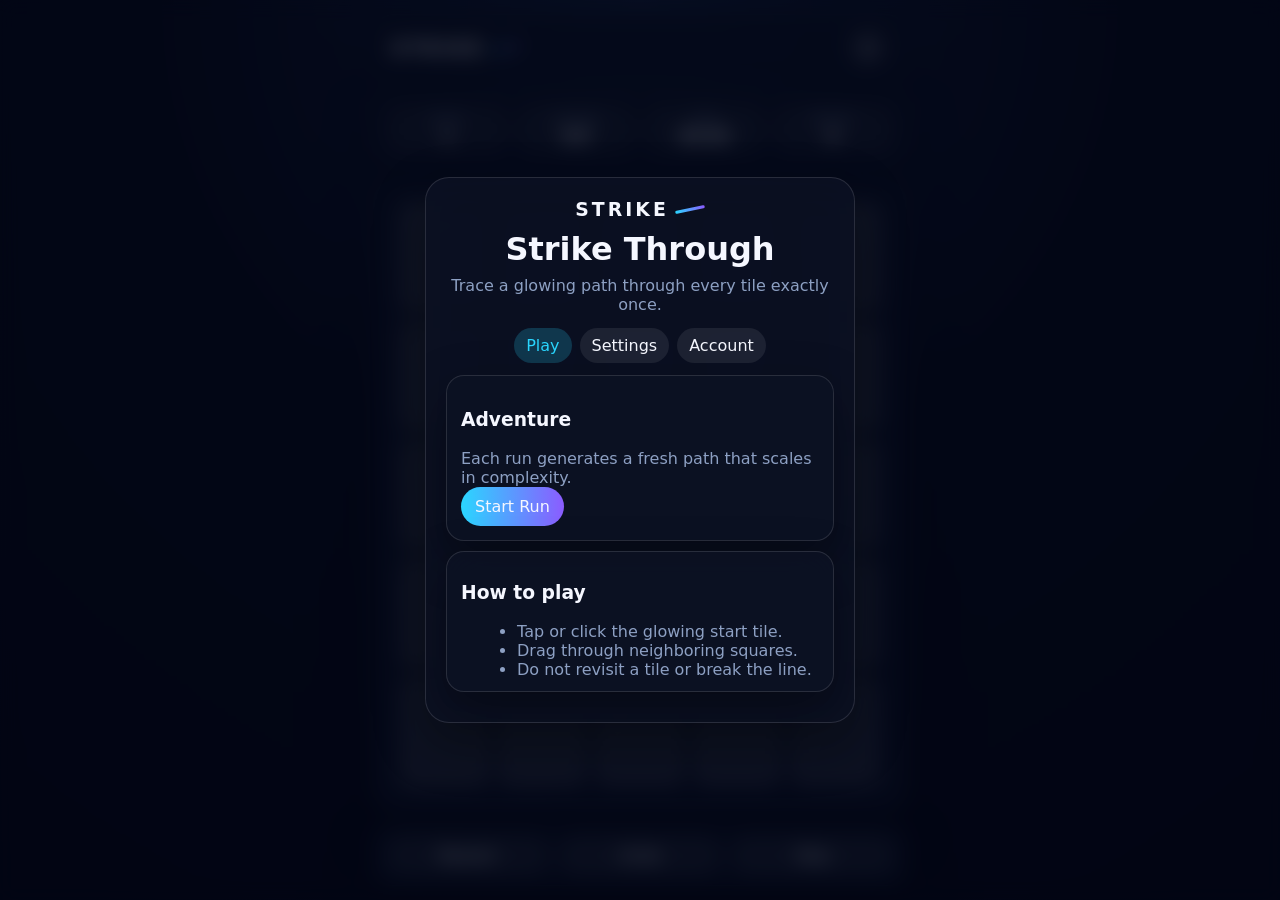
==== index.html @ 198795f6 "new file:   game.js 	new file:   index.html 	new file:   styles.css" ====
<!DOCTYPE html>
<html lang="en">
  <head>
    <meta charset="UTF-8" />
    <meta name="viewport" content="width=device-width, initial-scale=1.0, maximum-scale=1.0, user-scalable=no" />
    <title>Strike Through</title>
    <link rel="stylesheet" href="styles.css" />
  </head>
  <body>
    <div class="app-shell">
      <header class="topbar">
        <div class="brand" aria-label="Strike Through">
          <span class="brand-word">strike</span>
          <span class="brand-slash"></span>
        </div>
        <button id="menuBtn" class="icon-btn" type="button" aria-label="Open menu">☰</button>
      </header>

      <main class="game-stage">
        <section class="hud" aria-label="Game status">
          <div class="chip">
            <span class="chip-label">Level</span>
            <strong id="levelNumber">1</strong>
          </div>
          <div class="chip">
            <span class="chip-label">Visited</span>
            <strong><span id="progressCount">0</span>/<span id="progressTotal">0</span></strong>
          </div>
          <div class="chip">
            <span class="chip-label">Time</span>
            <strong id="timer">00:00</strong>
          </div>
          <div class="chip">
            <span class="chip-label">Moves</span>
            <strong id="moveCount">0</strong>
          </div>
        </section>

        <section class="board-card">
          <div id="boardWrap" class="board-wrap">
            <div id="board" class="board" aria-label="Puzzle board"></div>
            <svg id="pathLayer" class="path-layer" viewBox="0 0 1 1" preserveAspectRatio="none"></svg>
            <div id="particles" class="particles"></div>
            <div id="overlay" class="overlay hidden" role="dialog" aria-live="polite">
              <div class="overlay-card">
                <h2 id="overlayTitle">Ready?</h2>
                <p id="overlayText">Trace the path without breaking it.</p>
                <div class="overlay-actions">
                  <button id="overlayAction" class="primary-btn" type="button">Start</button>
                </div>
              </div>
            </div>
          </div>
        </section>

        <section class="controls" aria-label="Controls">
          <button id="restartBtn" class="secondary-btn" type="button">Restart</button>
          <button id="undoBtn" class="secondary-btn" type="button">Undo</button>
          <button id="skipBtn" class="secondary-btn" type="button">Skip</button>
        </section>
      </main>
    </div>

    <div id="menuOverlay" class="modal hidden" aria-label="Main menu">
      <div class="modal-card">
        <div class="brand hero-brand">
          <span class="brand-word">strike</span>
          <span class="brand-slash"></span>
        </div>
        <h1>Strike Through</h1>
        <p>Trace a glowing path through every tile exactly once.</p>

        <div class="tabs" role="tablist" aria-label="Menu tabs">
          <button class="tab-btn active" data-panel="play" type="button">Play</button>
          <button class="tab-btn" data-panel="settings" type="button">Settings</button>
          <button class="tab-btn" data-panel="account" type="button">Account</button>
        </div>

        <div class="panel active" data-panel="play">
          <div class="menu-card">
            <h3>Adventure</h3>
            <p>Each run generates a fresh path that scales in complexity.</p>
            <button id="startBtn" class="primary-btn" type="button">Start Run</button>
          </div>
          <div class="menu-card small">
            <h3>How to play</h3>
            <ul>
              <li>Tap or click the glowing start tile.</li>
              <li>Drag through neighboring squares.</li>
              <li>Do not revisit a tile or break the line.</li>
            </ul>
          </div>
        </div>

        <div class="panel" data-panel="settings">
          <div class="menu-card">
            <label class="switch-row" for="soundToggle">
              <span>Sound effects</span>
              <input id="soundToggle" type="checkbox" checked />
            </label>
            <label class="switch-row" for="particlesToggle">
              <span>Particle burst</span>
              <input id="particlesToggle" type="checkbox" checked />
            </label>
            <label class="switch-row" for="reducedMotionToggle">
              <span>Reduced motion</span>
              <input id="reducedMotionToggle" type="checkbox" />
            </label>
          </div>
        </div>

        <div class="panel" data-panel="account">
          <div class="menu-card">
            <label class="field-label" for="playerName">Player name</label>
            <input id="playerName" type="text" maxlength="18" placeholder="Enter your name" />
            <div class="stats-grid">
              <div>
                <span class="chip-label">Best</span>
                <strong id="bestScore">0</strong>
              </div>
              <div>
                <span class="chip-label">Levels</span>
                <strong id="completedCount">0</strong>
              </div>
            </div>
          </div>
        </div>
      </div>
    </div>

    <div id="toast" class="toast" aria-live="polite"></div>
    <script src="game.js"></script>
  </body>
</html>
---- styles.css ----
:root {
  color-scheme: dark;
  --bg: #060816;
  --panel: rgba(12, 18, 36, 0.86);
  --border: rgba(255, 255, 255, 0.12);
  --text: #f5f7ff;
  --muted: #8da0c3;
  --accent: #2ad6ff;
  --accent-2: #8b5cff;
  --danger: #ff5f7d;
  --tile: #f7f9ff;
  --tile-visited: #6ae3ff;
  --shadow: 0 20px 50px rgba(0, 0, 0, 0.35);
}

* { box-sizing: border-box; }
html, body { margin: 0; height: 100%; overflow: hidden; }
body {
  font-family: Inter, ui-sans-serif, system-ui, -apple-system, BlinkMacSystemFont, "Segoe UI", sans-serif;
  background: radial-gradient(circle at top, #13213e 0%, var(--bg) 45%, #04050f 100%);
  color: var(--text);
  display: grid;
  place-items: center;
  touch-action: none;
}

button, input {
  font: inherit;
}

.app-shell {
  width: min(100vw, 560px);
  height: min(100dvh, 920px);
  padding: 14px;
  display: flex;
  flex-direction: column;
  gap: 12px;
}

.topbar, .board-card, .hud, .controls, .modal-card, .menu-card, .overlay-card {
  background: var(--panel);
  border: 1px solid var(--border);
  box-shadow: var(--shadow);
  backdrop-filter: blur(18px);
}

.topbar {
  border-radius: 20px;
  padding: 12px 16px;
  display: flex;
  justify-content: space-between;
  align-items: center;
}

.brand {
  display: inline-flex;
  align-items: center;
  gap: 6px;
  font-size: 1.18rem;
  font-weight: 800;
  letter-spacing: 0.16em;
  text-transform: uppercase;
}
.brand-word { color: var(--text); }
.brand-slash {
  width: 30px;
  height: 3px;
  border-radius: 999px;
  background: linear-gradient(90deg, var(--accent), var(--accent-2));
  transform: rotate(-12deg);
}
.hero-brand { justify-content: center; margin-bottom: 10px; }

.icon-btn, .primary-btn, .secondary-btn, .tab-btn {
  border: 0;
  cursor: pointer;
  transition: transform .2s ease, background .2s ease, opacity .2s ease;
}
.icon-btn:hover, .primary-btn:hover, .secondary-btn:hover, .tab-btn:hover {
  transform: translateY(-1px);
}
.icon-btn {
  width: 42px; height: 42px; border-radius: 50%; background: rgba(255,255,255,.08); color: var(--text);
}

.game-stage { display: flex; flex-direction: column; gap: 12px; flex: 1; }
.hud {
  border-radius: 18px; padding: 10px 12px; display: grid; grid-template-columns: repeat(4, 1fr); gap: 8px;
}
.chip {
  background: rgba(255,255,255,.06); border-radius: 14px; padding: 8px 8px; display: flex; flex-direction: column; gap: 2px; align-items: center; justify-content: center;
}
.chip-label { font-size: 0.65rem; color: var(--muted); text-transform: uppercase; letter-spacing: 0.1em; }

.board-card { border-radius: 24px; padding: 12px; flex: 1; display: flex; }
.board-wrap {
  position: relative; flex: 1; min-height: 0; border-radius: 22px; overflow: hidden; background: linear-gradient(135deg, rgba(255,255,255,.03), rgba(255,255,255,.01));
  border: 1px solid rgba(255,255,255,.06);
}
.board {
  position: absolute; inset: 0; display: grid; gap: 8px; padding: 12px; user-select: none;
  touch-action: none;
}
.tile {
  border-radius: 14px;
  background: rgba(255, 255, 255, 0.12);
  border: 1px solid rgba(255,255,255,.08);
  transition: transform .18s ease, background .2s ease, box-shadow .2s ease, border-color .2s ease;
  position: relative;
  display: flex; align-items: center; justify-content: center;
  color: rgba(255,255,255,.2);
  font-size: 0.8rem;
}
.tile::before {
  content: "";
  position: absolute; inset: 5px; border-radius: 10px; border: 1px dashed rgba(255,255,255,.16);
}
.tile.valid-next { background: rgba(42,214,255,0.2); border-color: rgba(42,214,255,0.6); transform: translateY(-1px); }
.tile.visited { background: linear-gradient(135deg, rgba(106,227,255,.95), rgba(139,92,255,.95)); box-shadow: 0 0 16px rgba(42,214,255,.35); color: #032338; }
.tile.start { box-shadow: inset 0 0 0 2px rgba(255,255,255,.7), 0 0 18px rgba(42,214,255,.28); }
.tile.current { outline: 2px solid rgba(255,255,255,.95); }

.path-layer {
  position: absolute; inset: 0; width: 100%; height: 100%; pointer-events: none;
}
.particles { position: absolute; inset: 0; pointer-events: none; }
.particle {
  position: absolute; width: 8px; height: 8px; border-radius: 50%; background: var(--accent); box-shadow: 0 0 14px var(--accent); animation: burst 700ms ease-out forwards;
}
@keyframes burst {
  0% { transform: scale(.2); opacity: 1; }
  100% { transform: translateY(-24px) scale(1.4); opacity: 0; }
}

.overlay, .modal {
  position: absolute; inset: 0; display: grid; place-items: center; background: rgba(2, 6, 22, 0.7); backdrop-filter: blur(10px); z-index: 10;
}
.hidden { display: none !important; }
.overlay-card, .modal-card {
  width: min(92vw, 430px); border-radius: 24px; padding: 20px; text-align: center;
}
.overlay-card h2, .modal-card h1 { margin: 0 0 8px; }
.overlay-card p, .modal-card p { color: var(--muted); margin: 0; }
.overlay-actions { margin-top: 16px; }
.primary-btn, .secondary-btn, .tab-btn { border-radius: 999px; padding: 10px 14px; color: var(--text); }
.primary-btn { background: linear-gradient(90deg, var(--accent), var(--accent-2)); }
.secondary-btn { background: rgba(255,255,255,.08); }

.controls { border-radius: 18px; padding: 10px; display: grid; grid-template-columns: repeat(3, 1fr); gap: 8px; }

.modal-card { max-height: 92dvh; overflow: auto; }
.tabs { display: flex; gap: 8px; justify-content: center; margin: 14px 0 12px; }
.tab-btn { background: rgba(255,255,255,.08); padding: 8px 12px; }
.tab-btn.active { background: rgba(42,214,255,.2); color: var(--accent); }
.panel { display: none; }
.panel.active { display: block; }
.menu-card { border-radius: 18px; padding: 14px; margin-bottom: 10px; text-align: left; }
.menu-card.small { padding: 12px 14px; }
.menu-card ul { margin: 8px 0 0 16px; color: var(--muted); }
.switch-row, .field-label { display: flex; justify-content: space-between; align-items: center; gap: 8px; color: var(--text); }
.switch-row { padding: 8px 0; }
input[type="text"] {
  width: 100%; margin-top: 8px; border-radius: 12px; border: 1px solid rgba(255,255,255,.1); background: rgba(255,255,255,.06); color: var(--text); padding: 10px 12px;
}
.stats-grid { display: grid; grid-template-columns: repeat(2, 1fr); gap: 10px; margin-top: 12px; }
.stats-grid > div { background: rgba(255,255,255,.06); border-radius: 12px; padding: 10px; }
.toast {
  position: fixed; left: 50%; bottom: 18px; transform: translateX(-50%) translateY(20px); background: rgba(9, 16, 30, 0.92); color: white; padding: 10px 14px; border-radius: 999px; opacity: 0; pointer-events: none; transition: all .25s ease; z-index: 30;
}
.toast.show { opacity: 1; transform: translateX(-50%) translateY(0); }

@media (max-width: 560px) {
  .app-shell { padding: 10px; }
  .hud { grid-template-columns: repeat(2, 1fr); }
  .controls { grid-template-columns: 1fr; }
  .topbar { border-radius: 16px; }
}
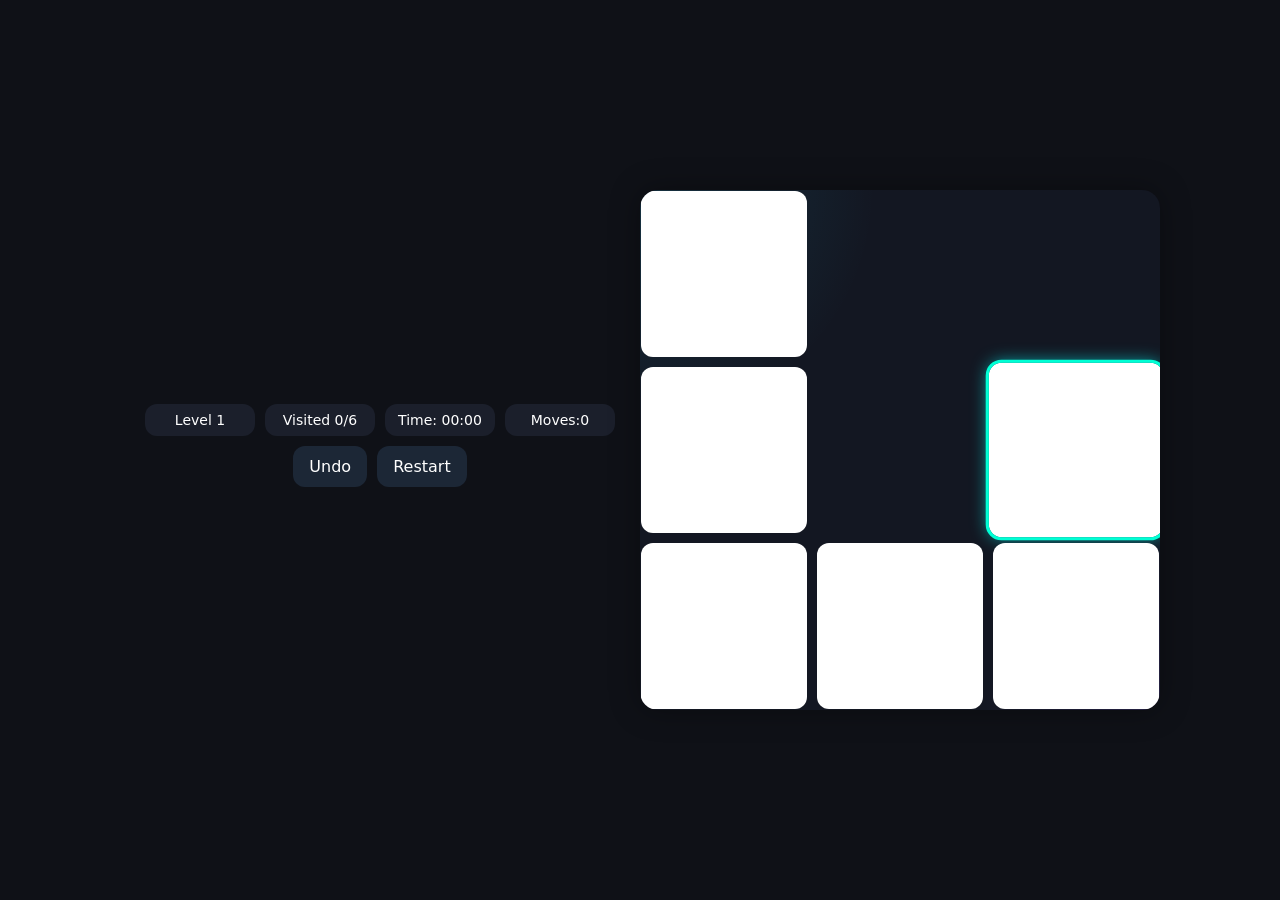
==== commit 1f61413f: "new file:   EXAMPLE.html 	modified:   game.js 	modified:   index.html 	modified:   styles.css" ====
--- a/index.html
+++ b/index.html
@@ -7,128 +7,25 @@
     <link rel="stylesheet" href="styles.css" />
   </head>
   <body>
-    <div class="app-shell">
-      <header class="topbar">
-        <div class="brand" aria-label="Strike Through">
-          <span class="brand-word">strike</span>
-          <span class="brand-slash"></span>
-        </div>
-        <button id="menuBtn" class="icon-btn" type="button" aria-label="Open menu">☰</button>
-      </header>
-
-      <main class="game-stage">
-        <section class="hud" aria-label="Game status">
-          <div class="chip">
-            <span class="chip-label">Level</span>
-            <strong id="levelNumber">1</strong>
-          </div>
-          <div class="chip">
-            <span class="chip-label">Visited</span>
-            <strong><span id="progressCount">0</span>/<span id="progressTotal">0</span></strong>
-          </div>
-          <div class="chip">
-            <span class="chip-label">Time</span>
-            <strong id="timer">00:00</strong>
-          </div>
-          <div class="chip">
-            <span class="chip-label">Moves</span>
-            <strong id="moveCount">0</strong>
-          </div>
-        </section>
-
-        <section class="board-card">
-          <div id="boardWrap" class="board-wrap">
-            <div id="board" class="board" aria-label="Puzzle board"></div>
-            <svg id="pathLayer" class="path-layer" viewBox="0 0 1 1" preserveAspectRatio="none"></svg>
-            <div id="particles" class="particles"></div>
-            <div id="overlay" class="overlay hidden" role="dialog" aria-live="polite">
-              <div class="overlay-card">
-                <h2 id="overlayTitle">Ready?</h2>
-                <p id="overlayText">Trace the path without breaking it.</p>
-                <div class="overlay-actions">
-                  <button id="overlayAction" class="primary-btn" type="button">Start</button>
-                </div>
-              </div>
-            </div>
-          </div>
-        </section>
-
-        <section class="controls" aria-label="Controls">
-          <button id="restartBtn" class="secondary-btn" type="button">Restart</button>
-          <button id="undoBtn" class="secondary-btn" type="button">Undo</button>
-          <button id="skipBtn" class="secondary-btn" type="button">Skip</button>
-        </section>
-      </main>
+    <div id="top">
+      <div class="panel" id="levelInfo">Level 1</div>
+      <div class="panel" id="progress">Visited 0/0</div>
+      <div class="panel" id="timer">Time: 00:00</div>
+      <div class="panel" id="moves">Moves: 0</div>
+      <button id="undoBtn">Undo</button>
+      <button id="restartBtn">Restart</button>
     </div>
 
-    <div id="menuOverlay" class="modal hidden" aria-label="Main menu">
-      <div class="modal-card">
-        <div class="brand hero-brand">
-          <span class="brand-word">strike</span>
-          <span class="brand-slash"></span>
-        </div>
-        <h1>Strike Through</h1>
-        <p>Trace a glowing path through every tile exactly once.</p>
-
-        <div class="tabs" role="tablist" aria-label="Menu tabs">
-          <button class="tab-btn active" data-panel="play" type="button">Play</button>
-          <button class="tab-btn" data-panel="settings" type="button">Settings</button>
-          <button class="tab-btn" data-panel="account" type="button">Account</button>
-        </div>
-
-        <div class="panel active" data-panel="play">
-          <div class="menu-card">
-            <h3>Adventure</h3>
-            <p>Each run generates a fresh path that scales in complexity.</p>
-            <button id="startBtn" class="primary-btn" type="button">Start Run</button>
-          </div>
-          <div class="menu-card small">
-            <h3>How to play</h3>
-            <ul>
-              <li>Tap or click the glowing start tile.</li>
-              <li>Drag through neighboring squares.</li>
-              <li>Do not revisit a tile or break the line.</li>
-            </ul>
-          </div>
-        </div>
-
-        <div class="panel" data-panel="settings">
-          <div class="menu-card">
-            <label class="switch-row" for="soundToggle">
-              <span>Sound effects</span>
-              <input id="soundToggle" type="checkbox" checked />
-            </label>
-            <label class="switch-row" for="particlesToggle">
-              <span>Particle burst</span>
-              <input id="particlesToggle" type="checkbox" checked />
-            </label>
-            <label class="switch-row" for="reducedMotionToggle">
-              <span>Reduced motion</span>
-              <input id="reducedMotionToggle" type="checkbox" />
-            </label>
-          </div>
-        </div>
-
-        <div class="panel" data-panel="account">
-          <div class="menu-card">
-            <label class="field-label" for="playerName">Player name</label>
-            <input id="playerName" type="text" maxlength="18" placeholder="Enter your name" />
-            <div class="stats-grid">
-              <div>
-                <span class="chip-label">Best</span>
-                <strong id="bestScore">0</strong>
-              </div>
-              <div>
-                <span class="chip-label">Levels</span>
-                <strong id="completedCount">0</strong>
-              </div>
-            </div>
-          </div>
-        </div>
+    <div id="game" aria-label="Puzzle board">
+      <svg>
+        <polyline id="line" />
+      </svg>
+      <div id="msg">
+        <div id="msgText"></div>
+        <button id="nextButton">Restart</button>
       </div>
     </div>
 
-    <div id="toast" class="toast" aria-live="polite"></div>
     <script src="game.js"></script>
   </body>
 </html>
--- a/styles.css
+++ b/styles.css
@@ -1,177 +1,22 @@
-:root {
-  color-scheme: dark;
-  --bg: #060816;
-  --panel: rgba(12, 18, 36, 0.86);
-  --border: rgba(255, 255, 255, 0.12);
-  --text: #f5f7ff;
-  --muted: #8da0c3;
-  --accent: #2ad6ff;
-  --accent-2: #8b5cff;
-  --danger: #ff5f7d;
-  --tile: #f7f9ff;
-  --tile-visited: #6ae3ff;
-  --shadow: 0 20px 50px rgba(0, 0, 0, 0.35);
-}
-
-* { box-sizing: border-box; }
-html, body { margin: 0; height: 100%; overflow: hidden; }
-body {
-  font-family: Inter, ui-sans-serif, system-ui, -apple-system, BlinkMacSystemFont, "Segoe UI", sans-serif;
-  background: radial-gradient(circle at top, #13213e 0%, var(--bg) 45%, #04050f 100%);
-  color: var(--text);
-  display: grid;
-  place-items: center;
-  touch-action: none;
-}
-
-button, input {
-  font: inherit;
-}
-
-.app-shell {
-  width: min(100vw, 560px);
-  height: min(100dvh, 920px);
-  padding: 14px;
-  display: flex;
-  flex-direction: column;
-  gap: 12px;
-}
-
-.topbar, .board-card, .hud, .controls, .modal-card, .menu-card, .overlay-card {
-  background: var(--panel);
-  border: 1px solid var(--border);
-  box-shadow: var(--shadow);
-  backdrop-filter: blur(18px);
-}
-
-.topbar {
-  border-radius: 20px;
-  padding: 12px 16px;
-  display: flex;
-  justify-content: space-between;
-  align-items: center;
-}
-
-.brand {
-  display: inline-flex;
-  align-items: center;
-  gap: 6px;
-  font-size: 1.18rem;
-  font-weight: 800;
-  letter-spacing: 0.16em;
-  text-transform: uppercase;
-}
-.brand-word { color: var(--text); }
-.brand-slash {
-  width: 30px;
-  height: 3px;
-  border-radius: 999px;
-  background: linear-gradient(90deg, var(--accent), var(--accent-2));
-  transform: rotate(-12deg);
-}
-.hero-brand { justify-content: center; margin-bottom: 10px; }
-
-.icon-btn, .primary-btn, .secondary-btn, .tab-btn {
-  border: 0;
-  cursor: pointer;
-  transition: transform .2s ease, background .2s ease, opacity .2s ease;
-}
-.icon-btn:hover, .primary-btn:hover, .secondary-btn:hover, .tab-btn:hover {
-  transform: translateY(-1px);
-}
-.icon-btn {
-  width: 42px; height: 42px; border-radius: 50%; background: rgba(255,255,255,.08); color: var(--text);
-}
-
-.game-stage { display: flex; flex-direction: column; gap: 12px; flex: 1; }
-.hud {
-  border-radius: 18px; padding: 10px 12px; display: grid; grid-template-columns: repeat(4, 1fr); gap: 8px;
-}
-.chip {
-  background: rgba(255,255,255,.06); border-radius: 14px; padding: 8px 8px; display: flex; flex-direction: column; gap: 2px; align-items: center; justify-content: center;
-}
-.chip-label { font-size: 0.65rem; color: var(--muted); text-transform: uppercase; letter-spacing: 0.1em; }
-
-.board-card { border-radius: 24px; padding: 12px; flex: 1; display: flex; }
-.board-wrap {
-  position: relative; flex: 1; min-height: 0; border-radius: 22px; overflow: hidden; background: linear-gradient(135deg, rgba(255,255,255,.03), rgba(255,255,255,.01));
-  border: 1px solid rgba(255,255,255,.06);
-}
-.board {
-  position: absolute; inset: 0; display: grid; gap: 8px; padding: 12px; user-select: none;
-  touch-action: none;
-}
-.tile {
-  border-radius: 14px;
-  background: rgba(255, 255, 255, 0.12);
-  border: 1px solid rgba(255,255,255,.08);
-  transition: transform .18s ease, background .2s ease, box-shadow .2s ease, border-color .2s ease;
-  position: relative;
-  display: flex; align-items: center; justify-content: center;
-  color: rgba(255,255,255,.2);
-  font-size: 0.8rem;
-}
-.tile::before {
-  content: "";
-  position: absolute; inset: 5px; border-radius: 10px; border: 1px dashed rgba(255,255,255,.16);
-}
-.tile.valid-next { background: rgba(42,214,255,0.2); border-color: rgba(42,214,255,0.6); transform: translateY(-1px); }
-.tile.visited { background: linear-gradient(135deg, rgba(106,227,255,.95), rgba(139,92,255,.95)); box-shadow: 0 0 16px rgba(42,214,255,.35); color: #032338; }
-.tile.start { box-shadow: inset 0 0 0 2px rgba(255,255,255,.7), 0 0 18px rgba(42,214,255,.28); }
-.tile.current { outline: 2px solid rgba(255,255,255,.95); }
-
-.path-layer {
-  position: absolute; inset: 0; width: 100%; height: 100%; pointer-events: none;
-}
-.particles { position: absolute; inset: 0; pointer-events: none; }
-.particle {
-  position: absolute; width: 8px; height: 8px; border-radius: 50%; background: var(--accent); box-shadow: 0 0 14px var(--accent); animation: burst 700ms ease-out forwards;
-}
-@keyframes burst {
-  0% { transform: scale(.2); opacity: 1; }
-  100% { transform: translateY(-24px) scale(1.4); opacity: 0; }
-}
-
-.overlay, .modal {
-  position: absolute; inset: 0; display: grid; place-items: center; background: rgba(2, 6, 22, 0.7); backdrop-filter: blur(10px); z-index: 10;
-}
-.hidden { display: none !important; }
-.overlay-card, .modal-card {
-  width: min(92vw, 430px); border-radius: 24px; padding: 20px; text-align: center;
-}
-.overlay-card h2, .modal-card h1 { margin: 0 0 8px; }
-.overlay-card p, .modal-card p { color: var(--muted); margin: 0; }
-.overlay-actions { margin-top: 16px; }
-.primary-btn, .secondary-btn, .tab-btn { border-radius: 999px; padding: 10px 14px; color: var(--text); }
-.primary-btn { background: linear-gradient(90deg, var(--accent), var(--accent-2)); }
-.secondary-btn { background: rgba(255,255,255,.08); }
-
-.controls { border-radius: 18px; padding: 10px; display: grid; grid-template-columns: repeat(3, 1fr); gap: 8px; }
-
-.modal-card { max-height: 92dvh; overflow: auto; }
-.tabs { display: flex; gap: 8px; justify-content: center; margin: 14px 0 12px; }
-.tab-btn { background: rgba(255,255,255,.08); padding: 8px 12px; }
-.tab-btn.active { background: rgba(42,214,255,.2); color: var(--accent); }
-.panel { display: none; }
-.panel.active { display: block; }
-.menu-card { border-radius: 18px; padding: 14px; margin-bottom: 10px; text-align: left; }
-.menu-card.small { padding: 12px 14px; }
-.menu-card ul { margin: 8px 0 0 16px; color: var(--muted); }
-.switch-row, .field-label { display: flex; justify-content: space-between; align-items: center; gap: 8px; color: var(--text); }
-.switch-row { padding: 8px 0; }
-input[type="text"] {
-  width: 100%; margin-top: 8px; border-radius: 12px; border: 1px solid rgba(255,255,255,.1); background: rgba(255,255,255,.06); color: var(--text); padding: 10px 12px;
-}
-.stats-grid { display: grid; grid-template-columns: repeat(2, 1fr); gap: 10px; margin-top: 12px; }
-.stats-grid > div { background: rgba(255,255,255,.06); border-radius: 12px; padding: 10px; }
-.toast {
-  position: fixed; left: 50%; bottom: 18px; transform: translateX(-50%) translateY(20px); background: rgba(9, 16, 30, 0.92); color: white; padding: 10px 14px; border-radius: 999px; opacity: 0; pointer-events: none; transition: all .25s ease; z-index: 30;
-}
-.toast.show { opacity: 1; transform: translateX(-50%) translateY(0); }
-
-@media (max-width: 560px) {
-  .app-shell { padding: 10px; }
-  .hud { grid-template-columns: repeat(2, 1fr); }
-  .controls { grid-template-columns: 1fr; }
-  .topbar { border-radius: 16px; }
-}
+*{box-sizing:border-box;-webkit-tap-highlight-color:transparent}
+html,body{margin:0;height:100%;overflow:hidden;background:#0f1117;color:#fff;font-family:system-ui,-apple-system,BlinkMacSystemFont,"Segoe UI",Roboto,sans-serif;touch-action:none}
+button{font:inherit}
+body{display:flex;align-items:center;justify-content:center;padding:12px}
+#top{display:flex;flex-wrap:wrap;justify-content:center;gap:10px;align-items:center;max-width:520px;width:100%;margin-bottom:10px}
+.panel{background:#1b1f2b;padding:8px 12px;border-radius:12px;font-size:14px;min-width:110px;text-align:center}
+button{background:#1c2736;color:#fff;border:none;padding:11px 16px;border-radius:12px;cursor:pointer;transition:transform .2s,background .2s}
+button:hover{background:#2b3b53}
+button:active{transform:scale(.96)}
+#game{position:relative;width:min(90vw,90vh);height:min(90vw,90vh);max-width:520px;max-height:520px;background:#131722;border-radius:18px;box-shadow:0 0 30px rgba(0,0,0,.35);overflow:hidden}
+#game::before{content:"";position:absolute;inset:0;background:radial-gradient(circle at top left,rgba(42,214,255,.14),transparent 32%),radial-gradient(circle at bottom right,rgba(139,92,255,.16),transparent 24%)}
+.tile{position:absolute;background:#fff;border-radius:12px;transition:.18s;touch-action:none}
+.tile.start{outline:3px solid #00ffd5}
+.tile.visited{background:#dffcff;box-shadow:0 0 18px #00eaff}
+.tile.validHover{box-shadow:0 0 16px rgba(0,255,255,.7);transform:scale(1.05)}
+svg{position:absolute;inset:0;width:100%;height:100%;pointer-events:none;overflow:visible}
+#line{fill:none;stroke:#00eaff;stroke-width:10;stroke-linecap:round;stroke-linejoin:round;filter:drop-shadow(0 0 8px #00eaff);transition:stroke-dashoffset .5s}
+#msg{position:absolute;inset:0;display:flex;align-items:center;justify-content:center;flex-direction:column;background:rgba(10,15,22,.8);font-size:42px;font-weight:700;opacity:0;pointer-events:none;transition:.35s;text-align:center;padding:20px}
+#msg.show{opacity:1;pointer-events:auto}
+#msg button{margin-top:20px;font-size:18px;background:#00eaff;color:#081023}
+.particle{position:absolute;width:8px;height:8px;background:#00eaff;border-radius:50%;pointer-events:none}
+@media(max-width:420px){#top{gap:8px}button{flex:1 1 100%;min-width:0}}
